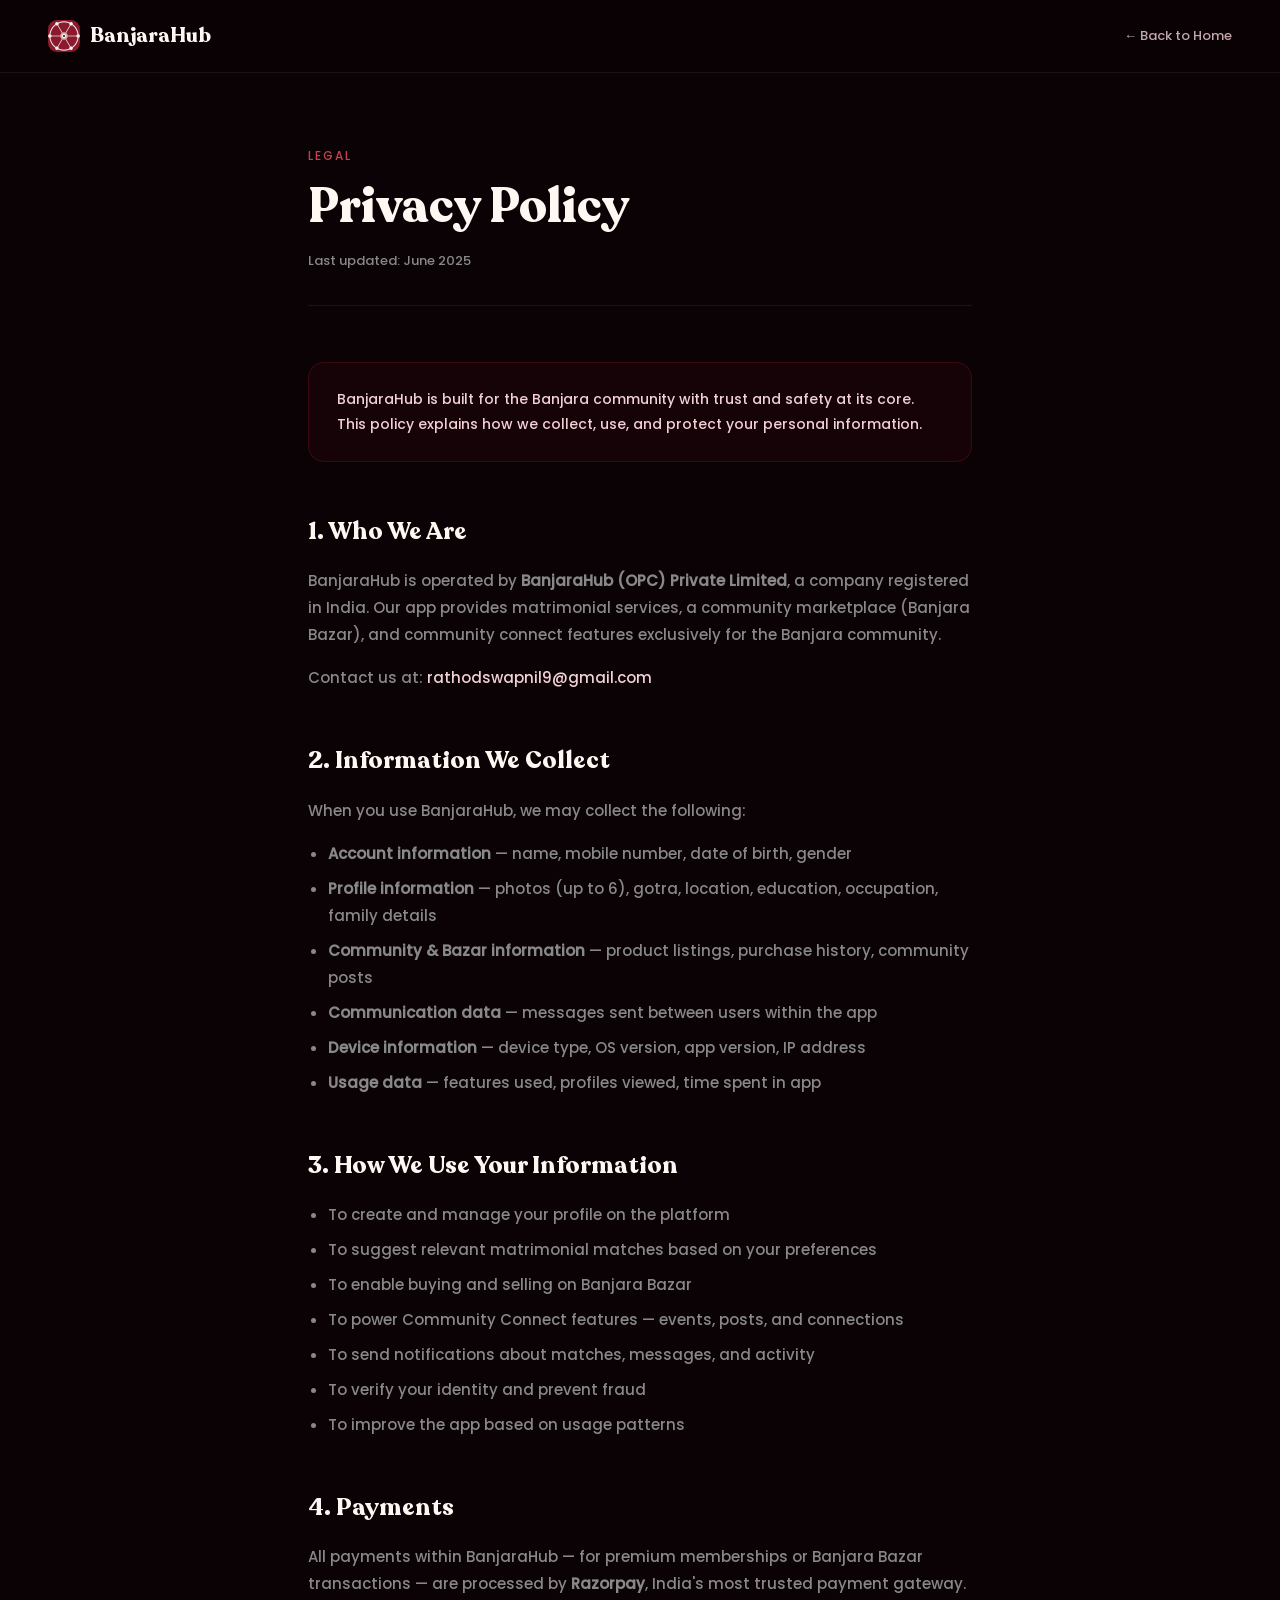
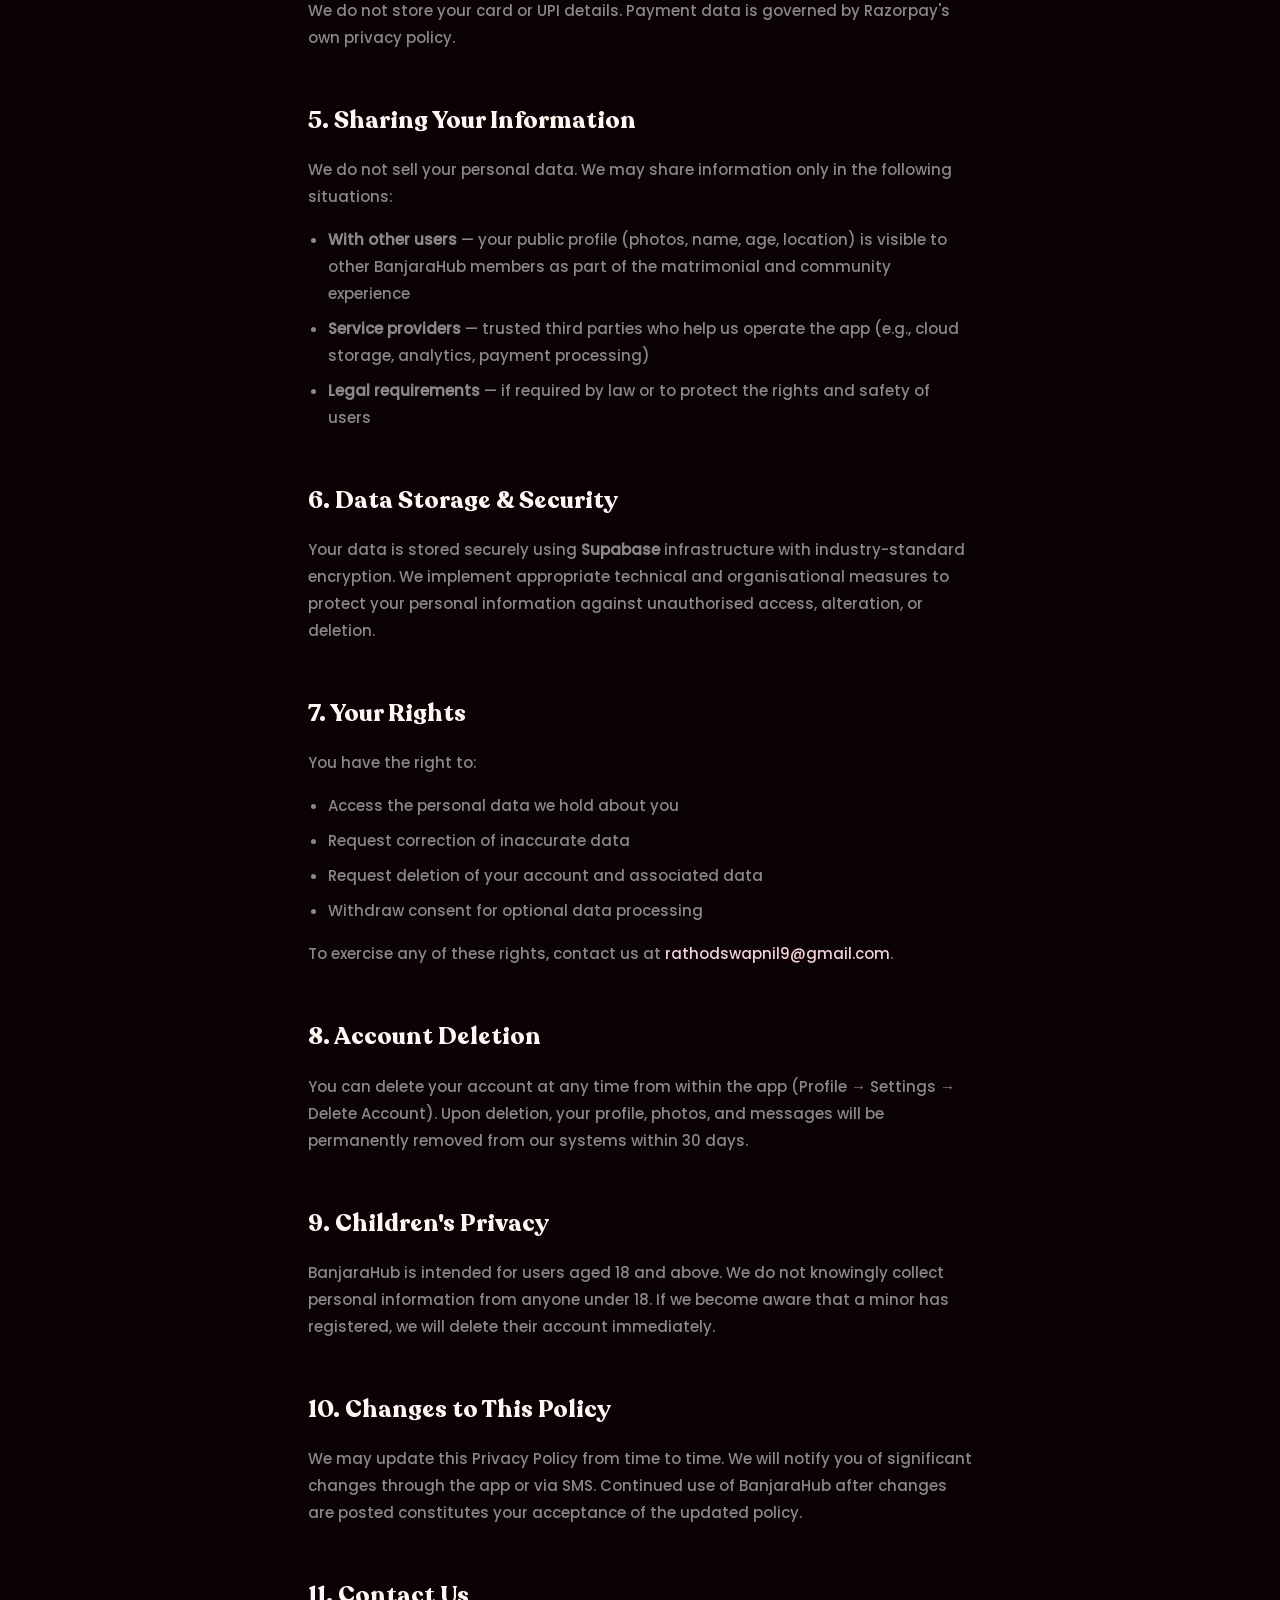
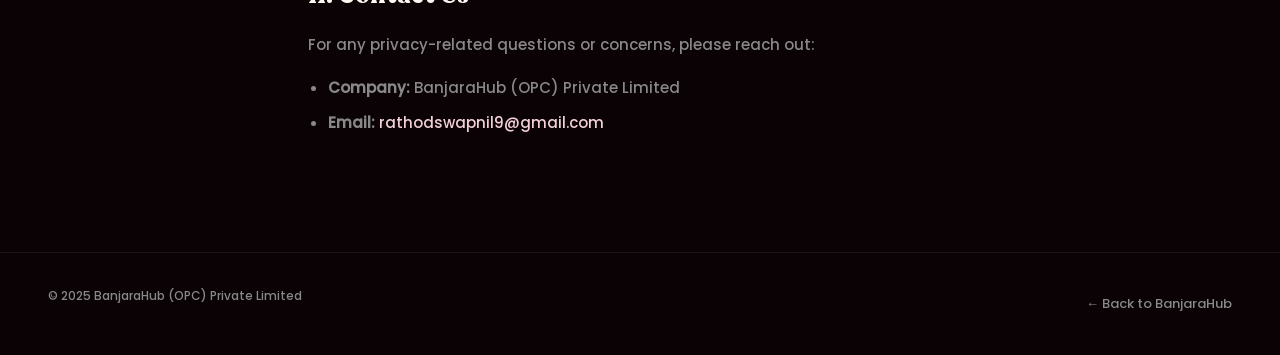
==== privacy.html @ f4cb1ff6 "Add SEO meta tags, fix copyright year, create privacy policy page" ====
<!DOCTYPE html>
<html lang="en">
<head>
  <meta charset="UTF-8" />
  <meta name="viewport" content="width=device-width, initial-scale=1.0" />
  <title>Privacy Policy – BanjaraHub</title>
  <link rel="icon" type="image/png" href="logo.png" />
  <link rel="apple-touch-icon" href="logo.png" />
  <style>
    @font-face {
      font-family: 'Recoleta';
      src: url('recoleta_bold.ttf') format('truetype');
      font-weight: 700;
    }
    @font-face {
      font-family: 'Poppins';
      src: url('poppins_medium.ttf') format('truetype');
      font-weight: 500;
    }

    *, *::before, *::after { margin: 0; padding: 0; box-sizing: border-box; }

    :root {
      --maroon:       #8B1A2E;
      --maroon-mid:   #B02840;
      --maroon-light: #C8404F;
      --maroon-tint:  #F2D0D5;
      --charcoal:     #1A1A1A;
      --off-white:    #FFF8F2;
      --mid-gray:     #888888;
      --light-gray:   #E8E0DC;
      --near-black:   #0A0205;
    }

    html { scroll-behavior: smooth; }

    body {
      font-family: 'Poppins', 'Segoe UI', sans-serif;
      font-weight: 500;
      background: var(--near-black);
      color: var(--off-white);
      overflow-x: hidden;
      line-height: 1.8;
    }

    /* NAV */
    nav {
      position: sticky;
      top: 0;
      z-index: 99;
      display: flex;
      align-items: center;
      justify-content: space-between;
      padding: 18px 48px;
      background: rgba(10,2,5,0.9);
      backdrop-filter: blur(20px);
      border-bottom: 1px solid rgba(242,208,213,0.08);
    }
    .nav-brand {
      display: flex;
      align-items: center;
      gap: 10px;
      text-decoration: none;
    }
    .nav-brand img { width: 32px; height: 32px; border-radius: 9px; }
    .nav-brand-name {
      font-family: 'Recoleta', Georgia, serif;
      font-size: 20px;
      color: var(--off-white);
    }
    .nav-back {
      font-size: 13px;
      color: var(--maroon-tint);
      text-decoration: none;
      opacity: 0.8;
      transition: opacity 0.2s;
    }
    .nav-back:hover { opacity: 1; }

    /* CONTENT */
    .page-wrap {
      max-width: 760px;
      margin: 0 auto;
      padding: 72px 48px 100px;
    }

    .page-eyebrow {
      font-size: 12px;
      color: var(--maroon-light);
      text-transform: uppercase;
      letter-spacing: 2px;
      margin-bottom: 14px;
    }

    h1 {
      font-family: 'Recoleta', Georgia, serif;
      font-size: 48px;
      color: var(--off-white);
      line-height: 1.1;
      margin-bottom: 16px;
    }

    .last-updated {
      font-size: 13px;
      color: var(--mid-gray);
      margin-bottom: 56px;
      padding-bottom: 32px;
      border-bottom: 1px solid rgba(242,208,213,0.08);
    }

    h2 {
      font-family: 'Recoleta', Georgia, serif;
      font-size: 24px;
      color: var(--off-white);
      margin: 48px 0 14px;
    }

    p {
      font-size: 15px;
      color: var(--mid-gray);
      margin-bottom: 16px;
    }

    ul {
      margin: 0 0 16px 20px;
      display: flex;
      flex-direction: column;
      gap: 8px;
    }

    li {
      font-size: 15px;
      color: var(--mid-gray);
    }

    a {
      color: var(--maroon-tint);
      text-decoration: none;
    }
    a:hover { text-decoration: underline; }

    .highlight-box {
      background: rgba(139,26,46,0.1);
      border: 1px solid rgba(139,26,46,0.3);
      border-radius: 16px;
      padding: 24px 28px;
      margin: 32px 0;
    }
    .highlight-box p {
      margin: 0;
      color: var(--maroon-tint);
      font-size: 14px;
    }

    footer {
      border-top: 1px solid rgba(242,208,213,0.08);
      padding: 32px 48px;
      display: flex;
      justify-content: space-between;
      align-items: center;
      flex-wrap: wrap;
      gap: 16px;
    }
    .footer-copy { font-size: 12px; color: var(--mid-gray); }
    .footer-link { font-size: 13px; color: var(--mid-gray); text-decoration: none; }
    .footer-link:hover { color: var(--maroon-tint); }

    @media (max-width: 768px) {
      nav { padding: 14px 20px; }
      .page-wrap { padding: 48px 20px 72px; }
      h1 { font-size: 34px; }
      footer { padding: 28px 20px; flex-direction: column; align-items: flex-start; }
    }
  </style>
</head>
<body>

  <nav>
    <a class="nav-brand" href="/">
      <img src="logo.png" alt="BanjaraHub" />
      <span class="nav-brand-name">BanjaraHub</span>
    </a>
    <a class="nav-back" href="/">← Back to Home</a>
  </nav>

  <div class="page-wrap">
    <div class="page-eyebrow">Legal</div>
    <h1>Privacy Policy</h1>
    <p class="last-updated">Last updated: June 2025</p>

    <div class="highlight-box">
      <p>BanjaraHub is built for the Banjara community with trust and safety at its core. This policy explains how we collect, use, and protect your personal information.</p>
    </div>

    <h2>1. Who We Are</h2>
    <p>BanjaraHub is operated by <strong>BanjaraHub (OPC) Private Limited</strong>, a company registered in India. Our app provides matrimonial services, a community marketplace (Banjara Bazar), and community connect features exclusively for the Banjara community.</p>
    <p>Contact us at: <a href="mailto:rathodswapnil9@gmail.com">rathodswapnil9@gmail.com</a></p>

    <h2>2. Information We Collect</h2>
    <p>When you use BanjaraHub, we may collect the following:</p>
    <ul>
      <li><strong>Account information</strong> — name, mobile number, date of birth, gender</li>
      <li><strong>Profile information</strong> — photos (up to 6), gotra, location, education, occupation, family details</li>
      <li><strong>Community &amp; Bazar information</strong> — product listings, purchase history, community posts</li>
      <li><strong>Communication data</strong> — messages sent between users within the app</li>
      <li><strong>Device information</strong> — device type, OS version, app version, IP address</li>
      <li><strong>Usage data</strong> — features used, profiles viewed, time spent in app</li>
    </ul>

    <h2>3. How We Use Your Information</h2>
    <ul>
      <li>To create and manage your profile on the platform</li>
      <li>To suggest relevant matrimonial matches based on your preferences</li>
      <li>To enable buying and selling on Banjara Bazar</li>
      <li>To power Community Connect features — events, posts, and connections</li>
      <li>To send notifications about matches, messages, and activity</li>
      <li>To verify your identity and prevent fraud</li>
      <li>To improve the app based on usage patterns</li>
    </ul>

    <h2>4. Payments</h2>
    <p>All payments within BanjaraHub — for premium memberships or Banjara Bazar transactions — are processed by <strong>Razorpay</strong>, India's most trusted payment gateway. We do not store your card or UPI details. Payment data is governed by Razorpay's own privacy policy.</p>

    <h2>5. Sharing Your Information</h2>
    <p>We do not sell your personal data. We may share information only in the following situations:</p>
    <ul>
      <li><strong>With other users</strong> — your public profile (photos, name, age, location) is visible to other BanjaraHub members as part of the matrimonial and community experience</li>
      <li><strong>Service providers</strong> — trusted third parties who help us operate the app (e.g., cloud storage, analytics, payment processing)</li>
      <li><strong>Legal requirements</strong> — if required by law or to protect the rights and safety of users</li>
    </ul>

    <h2>6. Data Storage &amp; Security</h2>
    <p>Your data is stored securely using <strong>Supabase</strong> infrastructure with industry-standard encryption. We implement appropriate technical and organisational measures to protect your personal information against unauthorised access, alteration, or deletion.</p>

    <h2>7. Your Rights</h2>
    <p>You have the right to:</p>
    <ul>
      <li>Access the personal data we hold about you</li>
      <li>Request correction of inaccurate data</li>
      <li>Request deletion of your account and associated data</li>
      <li>Withdraw consent for optional data processing</li>
    </ul>
    <p>To exercise any of these rights, contact us at <a href="mailto:rathodswapnil9@gmail.com">rathodswapnil9@gmail.com</a>.</p>

    <h2>8. Account Deletion</h2>
    <p>You can delete your account at any time from within the app (Profile → Settings → Delete Account). Upon deletion, your profile, photos, and messages will be permanently removed from our systems within 30 days.</p>

    <h2>9. Children's Privacy</h2>
    <p>BanjaraHub is intended for users aged 18 and above. We do not knowingly collect personal information from anyone under 18. If we become aware that a minor has registered, we will delete their account immediately.</p>

    <h2>10. Changes to This Policy</h2>
    <p>We may update this Privacy Policy from time to time. We will notify you of significant changes through the app or via SMS. Continued use of BanjaraHub after changes are posted constitutes your acceptance of the updated policy.</p>

    <h2>11. Contact Us</h2>
    <p>For any privacy-related questions or concerns, please reach out:</p>
    <ul>
      <li><strong>Company:</strong> BanjaraHub (OPC) Private Limited</li>
      <li><strong>Email:</strong> <a href="mailto:rathodswapnil9@gmail.com">rathodswapnil9@gmail.com</a></li>
    </ul>
  </div>

  <footer>
    <p class="footer-copy">© 2025 BanjaraHub (OPC) Private Limited</p>
    <a class="footer-link" href="/">← Back to BanjaraHub</a>
  </footer>

</body>
</html>
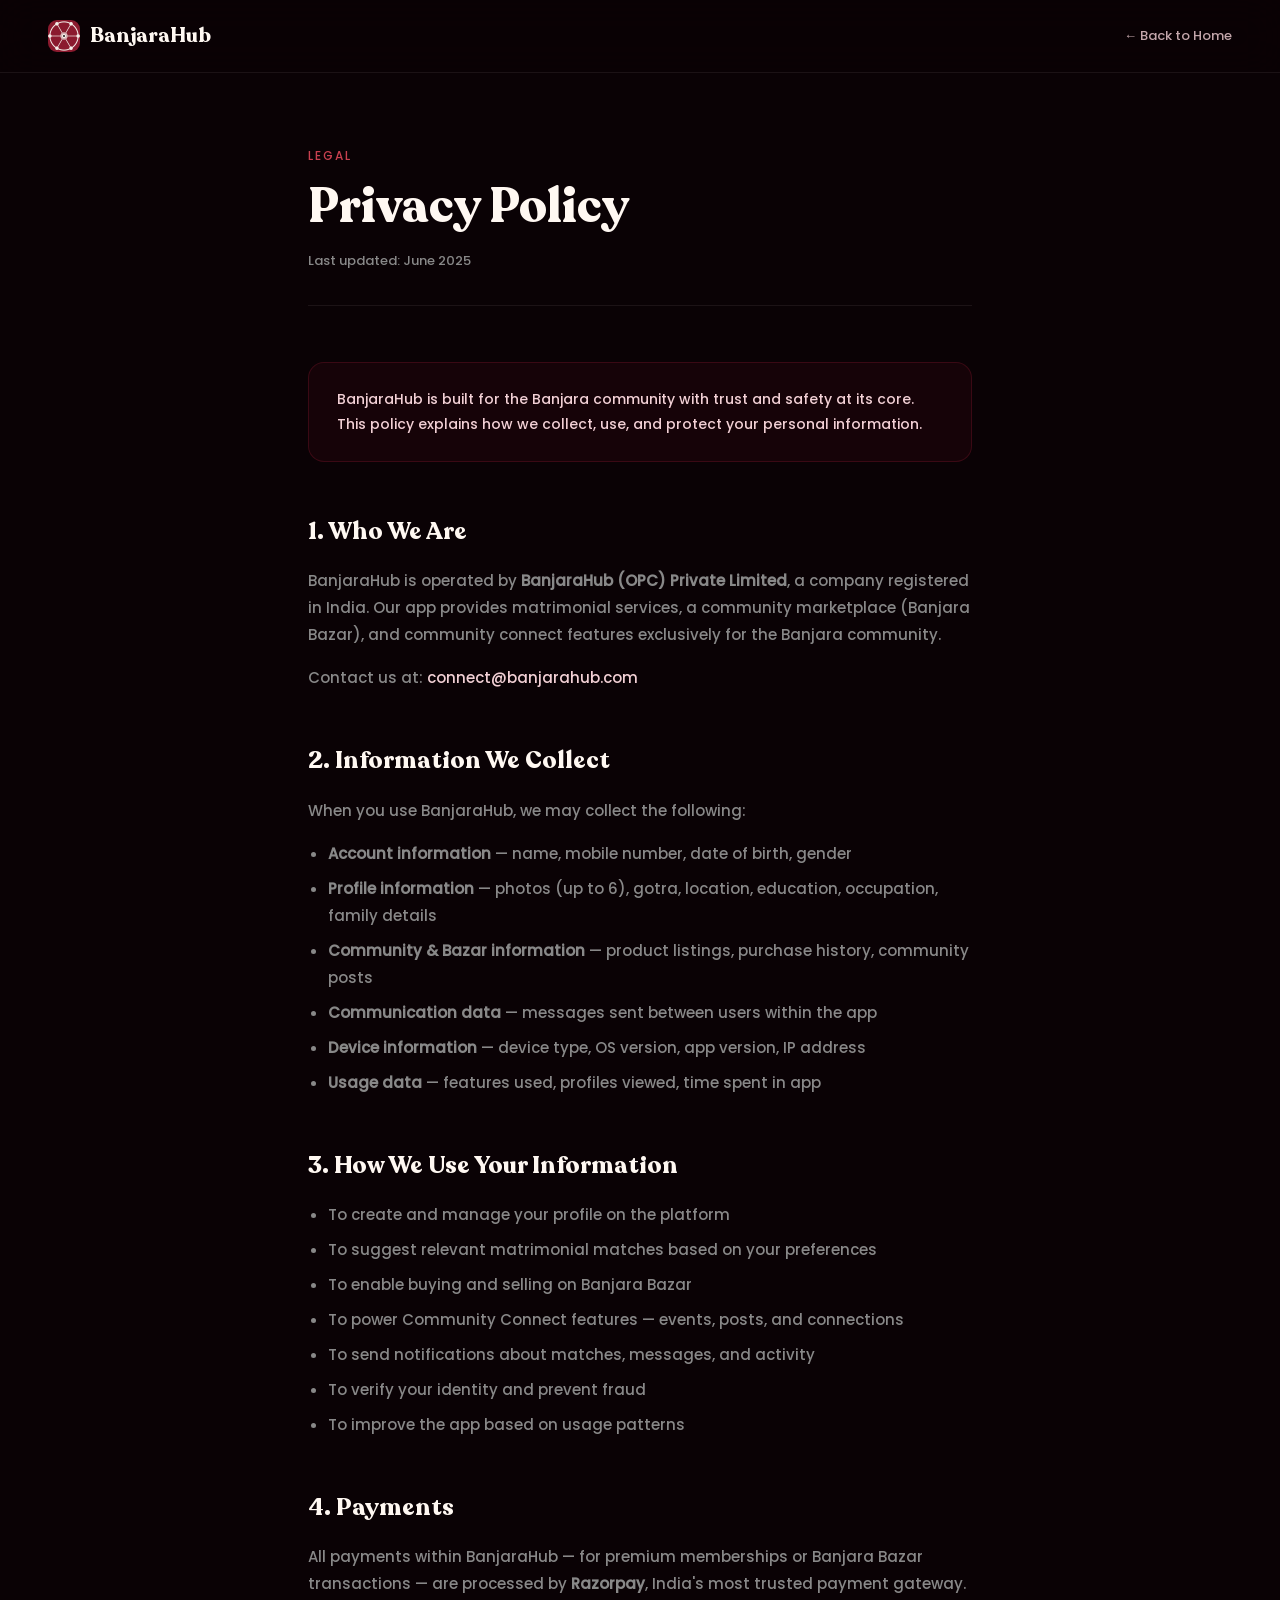
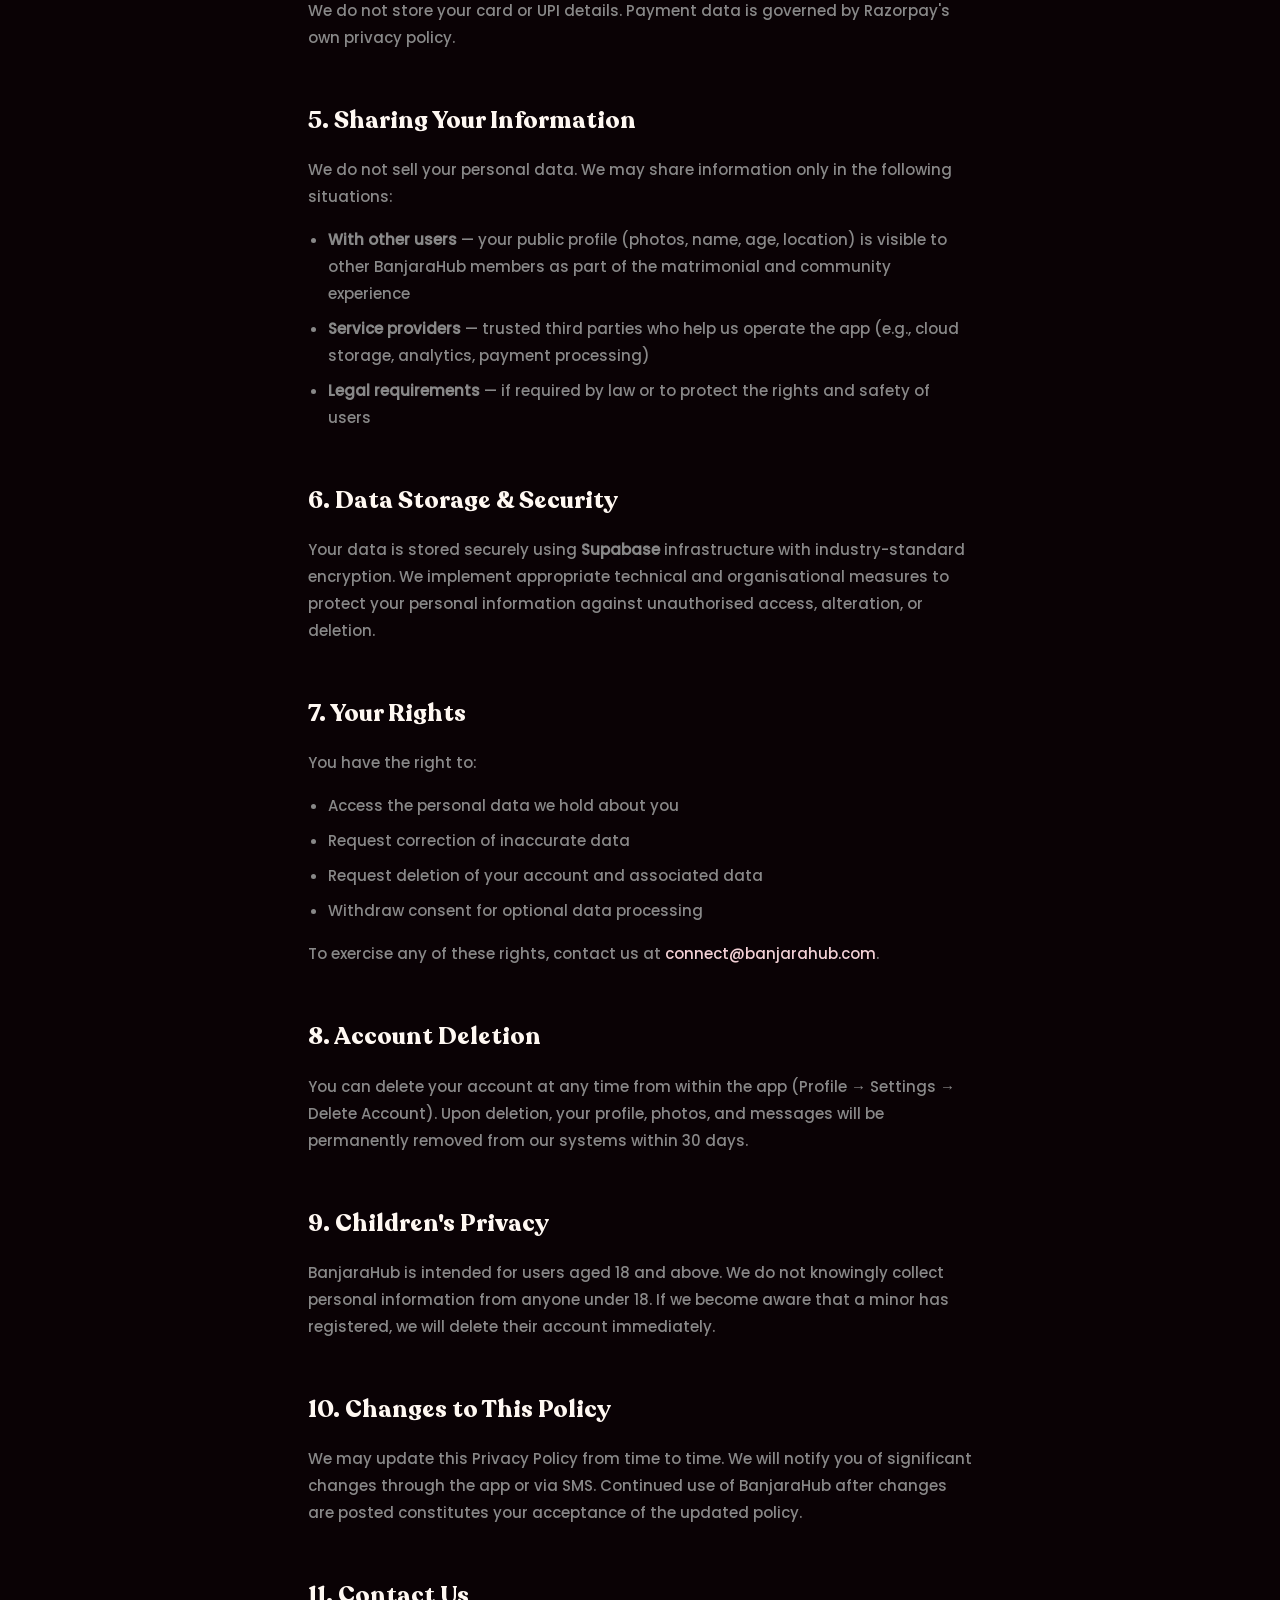
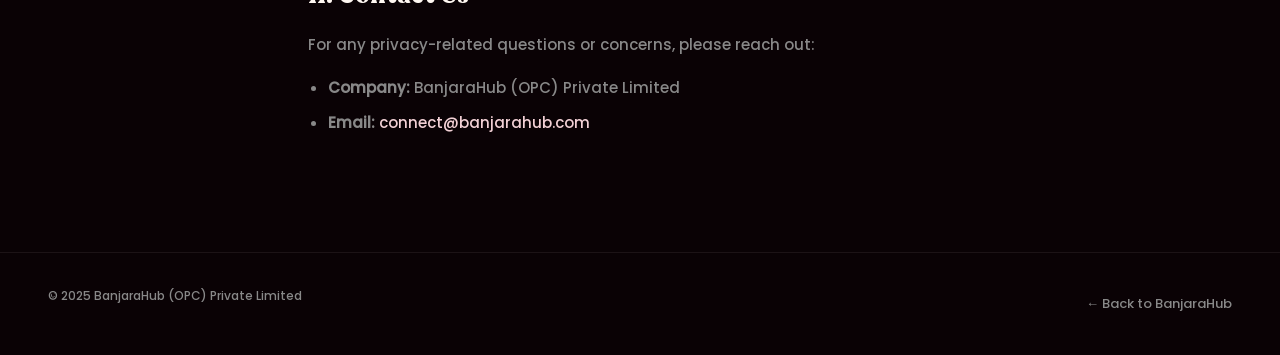
==== commit 6f85fa10: "Replace email with connect@banjarahub.com" ====
--- a/privacy.html
+++ b/privacy.html
@@ -194,7 +194,7 @@
 
     <h2>1. Who We Are</h2>
     <p>BanjaraHub is operated by <strong>BanjaraHub (OPC) Private Limited</strong>, a company registered in India. Our app provides matrimonial services, a community marketplace (Banjara Bazar), and community connect features exclusively for the Banjara community.</p>
-    <p>Contact us at: <a href="mailto:rathodswapnil9@gmail.com">rathodswapnil9@gmail.com</a></p>
+    <p>Contact us at: <a href="mailto:connect@banjarahub.com">connect@banjarahub.com</a></p>
 
     <h2>2. Information We Collect</h2>
     <p>When you use BanjaraHub, we may collect the following:</p>
@@ -240,7 +240,7 @@
       <li>Request deletion of your account and associated data</li>
       <li>Withdraw consent for optional data processing</li>
     </ul>
-    <p>To exercise any of these rights, contact us at <a href="mailto:rathodswapnil9@gmail.com">rathodswapnil9@gmail.com</a>.</p>
+    <p>To exercise any of these rights, contact us at <a href="mailto:connect@banjarahub.com">connect@banjarahub.com</a>.</p>
 
     <h2>8. Account Deletion</h2>
     <p>You can delete your account at any time from within the app (Profile → Settings → Delete Account). Upon deletion, your profile, photos, and messages will be permanently removed from our systems within 30 days.</p>
@@ -255,7 +255,7 @@
     <p>For any privacy-related questions or concerns, please reach out:</p>
     <ul>
       <li><strong>Company:</strong> BanjaraHub (OPC) Private Limited</li>
-      <li><strong>Email:</strong> <a href="mailto:rathodswapnil9@gmail.com">rathodswapnil9@gmail.com</a></li>
+      <li><strong>Email:</strong> <a href="mailto:connect@banjarahub.com">connect@banjarahub.com</a></li>
     </ul>
   </div>
 
